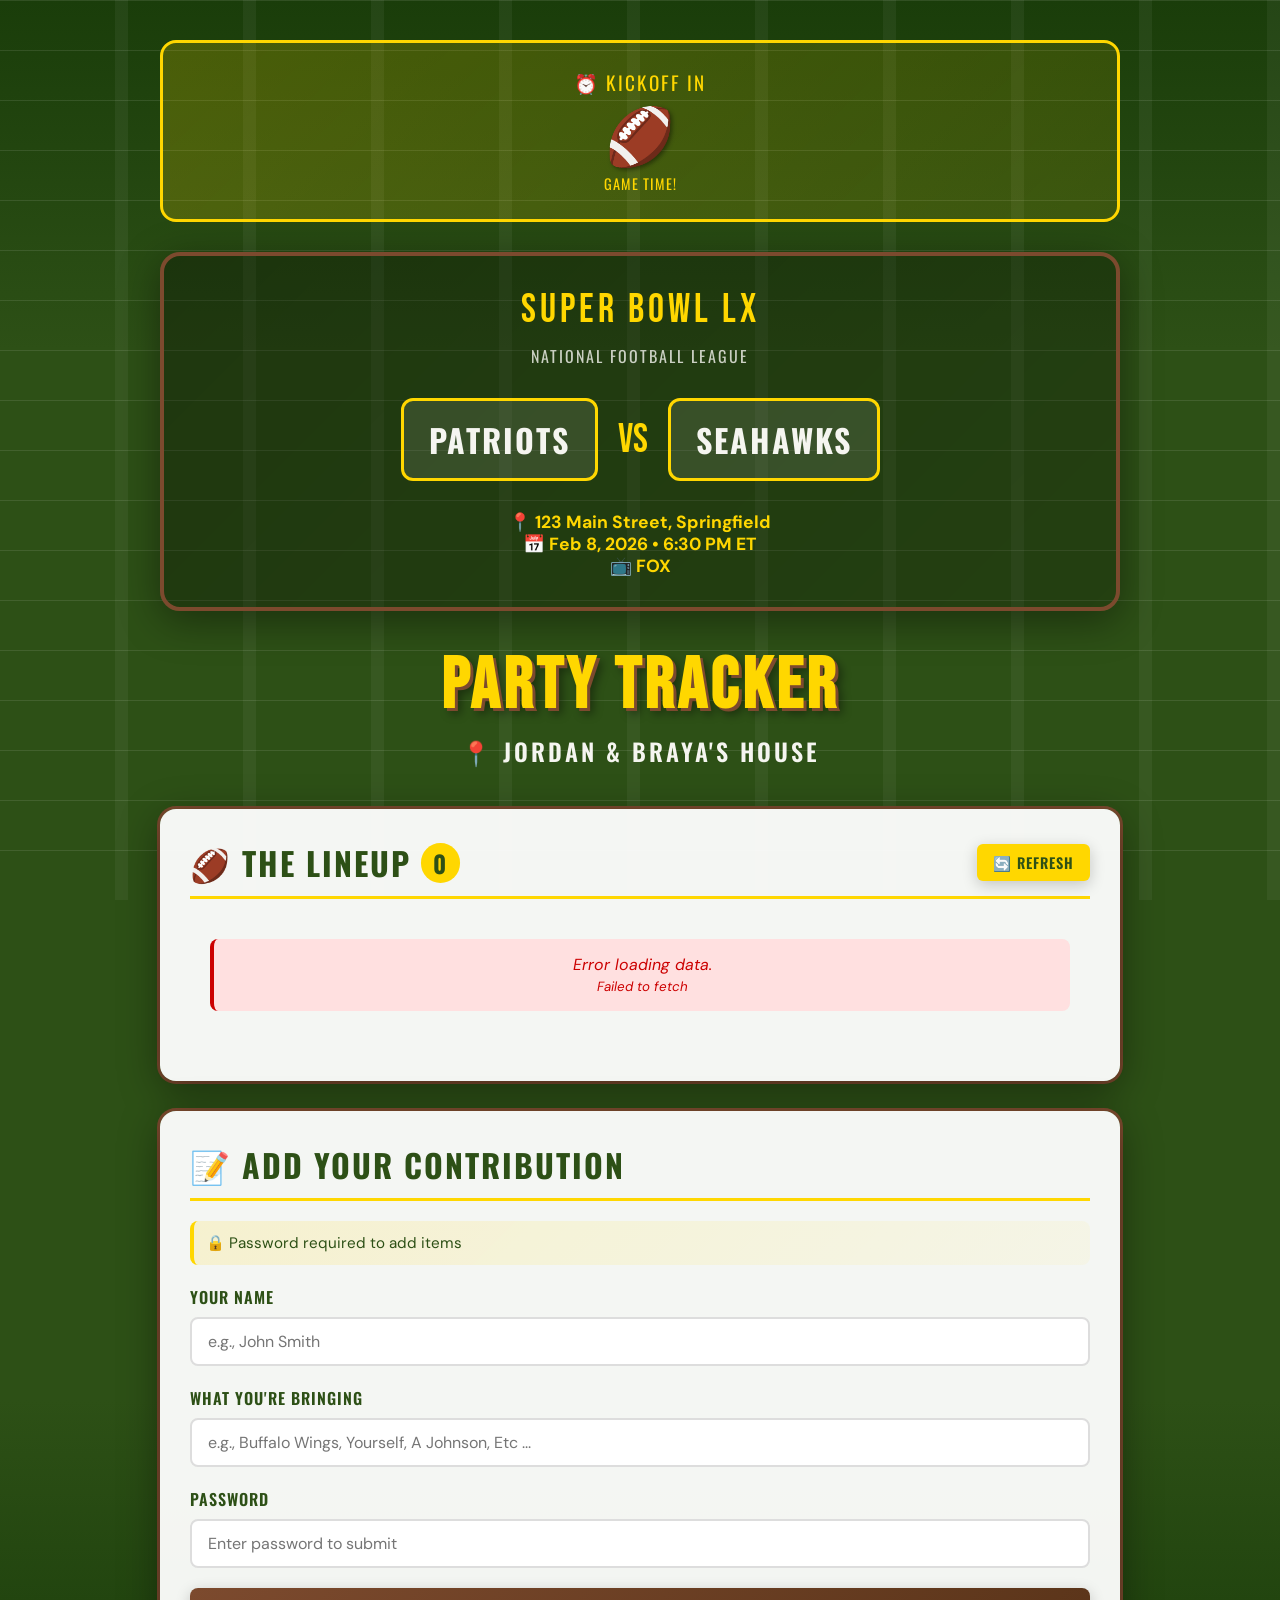
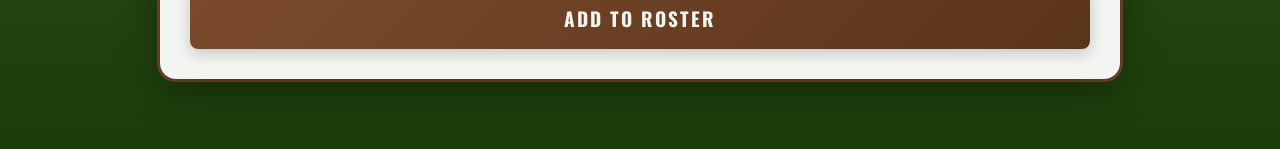
==== event-attendance/index.html @ 141fe23a "Add files via upload" ====
<!DOCTYPE html>
<html lang="en">
<head>
    <meta charset="UTF-8">
    <meta name="viewport" content="width=device-width, initial-scale=1.0">
    <meta http-equiv="Cache-Control" content="no-cache, no-store, must-revalidate">
    <meta http-equiv="Pragma" content="no-cache">
    <meta http-equiv="Expires" content="0">
    <title>Super Bowl Sunday Party Tracker!</title>
    <link href="https://fonts.googleapis.com/css2?family=Bebas+Neue&family=Oswald:wght@400;600;700&family=DM+Sans:wght@400;500;700&display=swap" rel="stylesheet">
    <style>
        :root {
            --field-green: #2d5016;
            --field-light: #3d6b1f;
            --endzone: #1a3d0a;
            --leather: #7c4a2e;
            --chalk: #f5f5f0;
            --gold: #ffd700;
            --shadow: rgba(0, 0, 0, 0.4);
            --team1: #c8102e;
            --team2: #0080c6;
        }

        * {
            margin: 0;
            padding: 0;
            box-sizing: border-box;
        }

        body {
            font-family: 'DM Sans', sans-serif;
            background: linear-gradient(180deg, var(--endzone) 0%, var(--field-green) 20%, var(--field-green) 80%, var(--endzone) 100%);
            min-height: 100vh;
            color: var(--chalk);
            position: relative;
            overflow-x: hidden;
        }

        body::before {
            content: '';
            position: fixed;
            top: 0;
            left: 0;
            right: 0;
            bottom: 0;
            background-image: 
                repeating-linear-gradient(90deg, transparent, transparent 9%, rgba(255, 255, 255, 0.05) 9%, rgba(255, 255, 255, 0.05) 10%),
                repeating-linear-gradient(0deg, transparent, transparent 49px, rgba(255, 255, 255, 0.1) 49px, rgba(255, 255, 255, 0.1) 50px);
            pointer-events: none;
            z-index: 0;
        }

        .container {
            max-width: 1000px;
            margin: 0 auto;
            padding: 40px 20px;
            position: relative;
            z-index: 1;
        }

        /* Countdown Timer */
        .countdown {
            text-align: center;
            margin-bottom: 30px;
            padding: 25px;
            background: linear-gradient(135deg, rgba(255, 215, 0, 0.2) 0%, rgba(255, 215, 0, 0.1) 100%);
            border-radius: 16px;
            border: 3px solid var(--gold);
            animation: fadeInUp 0.6s ease-out;
        }

        .countdown-label {
            font-family: 'Oswald', sans-serif;
            font-size: 1.2rem;
            color: var(--gold);
            text-transform: uppercase;
            letter-spacing: 2px;
            margin-bottom: 15px;
        }

        .countdown-timer {
            display: flex;
            justify-content: center;
            gap: 20px;
            flex-wrap: wrap;
        }

        .countdown-unit {
            display: flex;
            flex-direction: column;
            align-items: center;
        }

        .countdown-number {
            font-family: 'Bebas Neue', sans-serif;
            font-size: 3.5rem;
            line-height: 1;
            color: var(--chalk);
            text-shadow: 2px 2px 4px var(--shadow);
        }

        .countdown-text {
            font-family: 'Oswald', sans-serif;
            font-size: 0.9rem;
            color: var(--gold);
            text-transform: uppercase;
            letter-spacing: 1px;
            margin-top: 5px;
        }

        /* Game Info */
        .game-info {
            background: linear-gradient(135deg, rgba(0, 0, 0, 0.3) 0%, rgba(0, 0, 0, 0.2) 100%);
            border-radius: 20px;
            padding: 30px;
            margin-bottom: 40px;
            text-align: center;
            border: 4px solid var(--leather);
            box-shadow: 0 10px 40px var(--shadow);
            animation: fadeInUp 0.6s ease-out 0.1s backwards;
        }

        .game-title {
            font-family: 'Bebas Neue', sans-serif;
            font-size: 2.5rem;
            color: var(--gold);
            letter-spacing: 4px;
            margin-bottom: 10px;
        }

        .game-league {
            font-family: 'Oswald', sans-serif;
            font-size: 1rem;
            color: var(--chalk);
            opacity: 0.8;
            text-transform: uppercase;
            letter-spacing: 2px;
            margin-bottom: 20px;
        }

        .matchup {
            display: flex;
            align-items: center;
            justify-content: center;
            gap: 20px;
            margin: 30px 0;
            flex-wrap: wrap;
        }

        .team {
            font-family: 'Oswald', sans-serif;
            font-size: 2rem;
            font-weight: 700;
            color: var(--chalk);
            text-transform: uppercase;
            letter-spacing: 2px;
            padding: 15px 25px;
            background: rgba(255, 255, 255, 0.1);
            border-radius: 12px;
            border: 3px solid var(--gold);
        }

        .vs {
            font-family: 'Bebas Neue', sans-serif;
            font-size: 2.5rem;
            color: var(--gold);
        }

        .game-details {
            font-family: 'DM Sans', sans-serif;
            font-size: 1.1rem;
            color: var(--chalk);
            margin-top: 20px;
        }

        .game-details strong {
            color: var(--gold);
        }

        /* Banner */
        .banner {
            text-align: center;
            margin-bottom: 40px;
            animation: slideDown 0.8s cubic-bezier(0.34, 1.56, 0.64, 1);
        }

        @keyframes slideDown {
            from {
                opacity: 0;
                transform: translateY(-50px);
            }
            to {
                opacity: 1;
                transform: translateY(0);
            }
        }

        .banner h1 {
            font-family: 'Bebas Neue', sans-serif;
            font-size: clamp(2.5rem, 8vw, 4.5rem);
            letter-spacing: 4px;
            color: var(--gold);
            text-shadow: 
                3px 3px 0 var(--leather),
                6px 6px 10px var(--shadow);
            margin-bottom: 10px;
            line-height: 1;
        }

        .banner .subtitle {
            font-family: 'Oswald', sans-serif;
            font-size: clamp(1rem, 2.5vw, 1.5rem);
            color: var(--chalk);
            text-transform: uppercase;
            letter-spacing: 3px;
            font-weight: 600;
        }

        /* Cards */
        .card {
            background: rgba(255, 255, 255, 0.95);
            border-radius: 16px;
            padding: 30px;
            margin-bottom: 30px;
            box-shadow: 
                0 10px 40px var(--shadow),
                0 0 0 3px var(--leather);
            animation: fadeInUp 0.6s ease-out backwards;
        }

        .card:nth-child(4) { animation-delay: 0.2s; }
        .card:nth-child(5) { animation-delay: 0.3s; }

        @keyframes fadeInUp {
            from {
                opacity: 0;
                transform: translateY(30px);
            }
            to {
                opacity: 1;
                transform: translateY(0);
            }
        }

        .card h2 {
            font-family: 'Oswald', sans-serif;
            font-size: 2rem;
            color: var(--field-green);
            margin-bottom: 20px;
            text-transform: uppercase;
            letter-spacing: 2px;
            border-bottom: 3px solid var(--gold);
            padding-bottom: 10px;
            display: flex;
            align-items: center;
            gap: 10px;
            justify-content: space-between;
            flex-wrap: wrap;
        }

        .card h2 .left-section {
            display: flex;
            align-items: center;
            gap: 10px;
        }

        .refresh-btn {
            padding: 8px 16px;
            font-family: 'Oswald', sans-serif;
            font-size: 0.9rem;
            font-weight: 600;
            text-transform: uppercase;
            letter-spacing: 1px;
            background: var(--gold);
            color: var(--field-green);
            border: none;
            border-radius: 6px;
            cursor: pointer;
            transition: all 0.2s ease;
            width: auto;
        }

        .refresh-btn:hover {
            transform: scale(1.05);
            box-shadow: 0 4px 12px rgba(255, 215, 0, 0.4);
        }

        .refresh-btn:disabled {
            opacity: 0.5;
            cursor: not-allowed;
            transform: none;
        }

        .item-count {
            font-size: 1.5rem;
            background: var(--gold);
            color: var(--field-green);
            padding: 2px 12px;
            border-radius: 20px;
            font-weight: 700;
        }

        /* Food List - Grid Display */
        .food-list {
            list-style: none;
            display: grid;
            grid-template-columns: repeat(auto-fill, minmax(280px, 1fr));
            gap: 15px;
        }

        .food-item {
            padding: 20px;
            background: linear-gradient(135deg, #fff 0%, #f8f8f8 100%);
            border-left: 5px solid var(--leather);
            border-radius: 12px;
            transition: all 0.3s ease;
            animation: slideInRight 0.4s ease-out backwards;
            position: relative;
            overflow: hidden;
        }

        .food-item::before {
            content: '🏈';
            position: absolute;
            right: 10px;
            top: 10px;
            font-size: 2rem;
            opacity: 0.1;
        }

        .food-item:hover {
            transform: translateY(-5px);
            box-shadow: 0 8px 20px rgba(0, 0, 0, 0.15);
            border-left-color: var(--gold);
        }

        .food-item .name {
            font-family: 'Oswald', sans-serif;
            font-size: 1.4rem;
            color: var(--field-green);
            font-weight: 700;
            margin-bottom: 8px;
            display: block;
        }

        .food-item .item {
            color: var(--leather);
            font-weight: 500;
            font-size: 1rem;
            display: block;
        }

        .food-item-actions {
            display: flex;
            gap: 6px;
            margin-top: 10px;
            justify-content: flex-end;
        }

        .btn-small {
            padding: 4px 8px;
            font-size: 1rem;
            border: none;
            border-radius: 4px;
            cursor: pointer;
            transition: all 0.2s ease;
            background: transparent;
            opacity: 0.5;
        }

        .btn-small:hover {
            opacity: 1;
            transform: scale(1.1);
        }

        .btn-edit {
            color: #0080c6;
        }

        .btn-delete {
            color: #c8102e;
        }

        @keyframes slideInRight {
            from {
                opacity: 0;
                transform: translateX(-20px);
            }
            to {
                opacity: 1;
                transform: translateX(0);
            }
        }

        /* Form */
        .form-group {
            margin-bottom: 20px;
        }

        label {
            display: block;
            font-family: 'Oswald', sans-serif;
            font-size: 1rem;
            color: var(--field-green);
            margin-bottom: 8px;
            text-transform: uppercase;
            letter-spacing: 1px;
            font-weight: 600;
        }

        input {
            width: 100%;
            padding: 12px 16px;
            font-size: 1rem;
            border: 2px solid #ddd;
            border-radius: 8px;
            font-family: 'DM Sans', sans-serif;
            transition: all 0.3s ease;
        }

        input:focus {
            outline: none;
            border-color: var(--gold);
            box-shadow: 0 0 0 3px rgba(255, 215, 0, 0.2);
        }

        button {
            width: 100%;
            padding: 16px;
            font-family: 'Oswald', sans-serif;
            font-size: 1.2rem;
            font-weight: 700;
            text-transform: uppercase;
            letter-spacing: 2px;
            background: linear-gradient(135deg, var(--leather) 0%, #5a3419 100%);
            color: var(--chalk);
            border: none;
            border-radius: 8px;
            cursor: pointer;
            transition: all 0.3s ease;
            box-shadow: 0 4px 15px rgba(0, 0, 0, 0.2);
        }

        button:hover:not(:disabled) {
            transform: translateY(-2px);
            box-shadow: 0 6px 20px rgba(0, 0, 0, 0.3);
            background: linear-gradient(135deg, #8b5a3c 0%, var(--leather) 100%);
        }

        button:active:not(:disabled) {
            transform: translateY(0);
        }

        button:disabled {
            opacity: 0.6;
            cursor: not-allowed;
        }

        .loading {
            text-align: center;
            color: var(--field-green);
            font-style: italic;
            padding: 20px;
        }

        .error {
            background: #ffe0e0;
            color: #c00;
            padding: 15px;
            border-radius: 8px;
            border-left: 4px solid #c00;
            margin-bottom: 20px;
        }

        .success {
            background: #e0ffe0;
            color: #060;
            padding: 15px;
            border-radius: 8px;
            border-left: 4px solid #060;
            margin-bottom: 20px;
            animation: fadeIn 0.5s ease;
        }

        @keyframes fadeIn {
            from { opacity: 0; }
            to { opacity: 1; }
        }

        .password-hint {
            background: linear-gradient(135deg, rgba(255, 215, 0, 0.15) 0%, rgba(255, 215, 0, 0.05) 100%);
            padding: 12px;
            border-radius: 8px;
            border-left: 4px solid var(--gold);
            margin-bottom: 20px;
            font-size: 0.95rem;
            color: var(--field-green);
        }

        /* Password Modal */
        .modal {
            display: none;
            position: fixed;
            top: 0;
            left: 0;
            right: 0;
            bottom: 0;
            background: rgba(0, 0, 0, 0.7);
            z-index: 2000;
            align-items: center;
            justify-content: center;
        }

        .modal.show {
            display: flex;
        }

        .modal-content {
            background: white;
            padding: 30px;
            border-radius: 16px;
            max-width: 400px;
            width: 90%;
            box-shadow: 0 20px 60px rgba(0, 0, 0, 0.5);
        }

        .modal h3 {
            font-family: 'Oswald', sans-serif;
            font-size: 1.5rem;
            color: var(--field-green);
            margin-bottom: 15px;
            text-transform: uppercase;
        }

        .modal-buttons {
            display: flex;
            gap: 10px;
            margin-top: 20px;
        }

        .modal-buttons button {
            flex: 1;
            padding: 12px;
            font-size: 1rem;
        }

        .form-editing {
            background: linear-gradient(135deg, rgba(0, 128, 198, 0.15) 0%, rgba(0, 128, 198, 0.05) 100%);
            border-left: 4px solid #0080c6;
            padding: 15px;
            border-radius: 8px;
            margin-bottom: 20px;
        }

        .form-editing strong {
            color: #0080c6;
            font-family: 'Oswald', sans-serif;
            text-transform: uppercase;
            letter-spacing: 1px;
        }

        .cancel-edit-btn {
            background: #999 !important;
            margin-bottom: 20px;
        }

        @media (max-width: 768px) {
            .food-list {
                grid-template-columns: 1fr;
            }
            
            .matchup {
                flex-direction: column;
                gap: 10px;
            }
            
            .team {
                font-size: 1.5rem;
            }
            
            .countdown-number {
                font-size: 2.5rem;
            }
        }

        /* ========== FLOATING ELEMENTS ========== */
        .floating-element {
            position: fixed;
            font-size: 2rem;
            pointer-events: none;
            z-index: 100;
            opacity: 0;
            animation: floatUp 8s ease-in-out forwards;
        }

        @keyframes floatUp {
            0% {
                opacity: 0;
                transform: translateY(0) rotate(0deg);
            }
            10% {
                opacity: 1;
            }
            90% {
                opacity: 1;
            }
            100% {
                opacity: 0;
                transform: translateY(-100vh) rotate(360deg);
            }
        }

        .bouncing-element {
            position: fixed;
            font-size: 3rem;
            pointer-events: none;
            z-index: 100;
            animation: bounce 2s ease-in-out;
        }

        @keyframes bounce {
            0%, 100% {
                transform: translateY(0) scale(1);
                opacity: 0;
            }
            10% {
                opacity: 1;
            }
            50% {
                transform: translateY(-30px) scale(1.2);
            }
            90% {
                opacity: 1;
            }
        }

        .confetti {
            position: fixed;
            width: 10px;
            height: 10px;
            pointer-events: none;
            z-index: 100;
            animation: confettiFall 3s ease-in-out forwards;
        }

        @keyframes confettiFall {
            0% {
                opacity: 1;
                transform: translateY(0) rotate(0deg);
            }
            100% {
                opacity: 0;
                transform: translateY(100vh) rotate(720deg);
            }
        }

        .side-peek {
            position: fixed;
            font-size: 4rem;
            pointer-events: none;
            z-index: 100;
            animation: peekIn 3s ease-in-out;
        }

        @keyframes peekIn {
            0%, 100% {
                transform: translateX(-100px);
                opacity: 0;
            }
            20%, 80% {
                transform: translateX(0);
                opacity: 1;
            }
        }
    </style>
</head>
<body>
    <div class="container">
        <!-- Countdown Timer -->
        <div class="countdown">
            <div class="countdown-label">⏰ Kickoff In</div>
            <div class="countdown-timer" id="mainCountdown"></div>
        </div>

        <!-- Game Info -->
        <div class="game-info">
            <div class="game-title">SUPER BOWL LX</div>
            <div class="game-league">National Football League</div>
            <div class="matchup">
                <div class="team">PATRIOTS</div>
                <div class="vs">VS</div>
                <div class="team">SEAHAWKS</div>
            </div>
            <div class="game-details">
                <strong>📍 123 Main Street, Springfield</strong><br>
                <strong>📅 Feb 8, 2026 • 6:30 PM ET</strong><br>
                <strong>📺 FOX</strong>
            </div>
        </div>

        <!-- Party Location -->
        <div class="banner">
            <h1>PARTY TRACKER</h1>
            <div class="subtitle">📍 Jordan & Braya's House</div>
        </div>

        <!-- Food List -->
        <div class="card">
            <h2>
                <div class="left-section">
                    🏈 The Lineup
                    <span class="item-count" id="itemCount">0</span>
                </div>
                <button class="refresh-btn" id="refreshBtn" onclick="forceRefresh()">🔄 Refresh</button>
            </h2>
            <div id="loadingMessage" class="loading">Loading the roster...</div>
            <ul class="food-list" id="foodList"></ul>
        </div>

        <!-- Add Item Form -->
        <div class="card" id="addItemCard">
            <h2 id="formTitle">📝 Add Your Contribution</h2>
            <div id="editingNotice"></div>
            <div class="password-hint">
                🔒 Password required to add items
            </div>
            <div id="messageArea"></div>
            <div class="form-group">
                <label for="nameInput">Your Name</label>
                <input type="text" id="nameInput" placeholder="e.g., John Smith" required>
            </div>
            <div class="form-group">
                <label for="foodInput">What You're Bringing</label>
                <input type="text" id="foodInput" placeholder="e.g., Buffalo Wings, Yourself, A Johnson, Etc ..." required>
            </div>
            <div class="form-group">
                <label for="passwordInput">Password</label>
                <input type="password" id="passwordInput" placeholder="Enter password to submit" required>
            </div>
            <button id="submitButton" onclick="submitForm()">Add to Roster</button>
        </div>
    </div>

    <!-- Password Modal for Delete -->
    <div class="modal" id="passwordModal">
        <div class="modal-content">
            <h3 id="modalTitle">Enter Password</h3>
            <p id="modalMessage" style="color: #666; margin-bottom: 20px;">Enter password to continue</p>
            <input type="password" id="modalPasswordInput" placeholder="Enter password">
            <div class="modal-buttons">
                <button onclick="cancelModal()" style="background: #999;">Cancel</button>
                <button onclick="confirmModal()" id="modalConfirmBtn">Confirm</button>
            </div>
        </div>
    </div>

    <script>
        // ================= CONFIG =================
        const CSV_URL = 'https://docs.google.com/spreadsheets/d/e/2PACX-1vSGdwDpzWkYzlwzPxUlz1OpzzK22pQbFNNPr1xv0U0M5rxbZNyTLqyJzPp_MeXJnW0dpn6qnrFb8Wab/pub?gid=0&single=true&output=csv';
        const SCRIPT_URL = 'https://script.google.com/macros/s/AKfycbwwipxR_QszEA2MaYRfIODS-tP8l6UJ0Z1RwzIN0m4MtDz-DKdOT6Ox3Fh_9b2pCcfg6w/exec';
        const SUPERBOWL_DATE = new Date('2026-02-09T18:30:00-05:00');

        // Modal and edit state
        let modalCallback = null;
        let editingRow = null;

        // ================ COUNTDOWN =================
        function updateCountdown(elementId) {
            const now = new Date();
            const diff = SUPERBOWL_DATE - now;

            if (diff <= 0) {
                document.getElementById(elementId).innerHTML =
                    '<div class="countdown-unit"><div class="countdown-number">🏈</div><div class="countdown-text">GAME TIME!</div></div>';
                return;
            }

            const days = Math.floor(diff / (1000 * 60 * 60 * 24));
            const hours = Math.floor((diff % (1000 * 60 * 60 * 24)) / (1000 * 60 * 60));
            const minutes = Math.floor((diff % (1000 * 60 * 60)) / (1000 * 60));
            const seconds = Math.floor((diff % (1000 * 60)) / 1000);

            document.getElementById(elementId).innerHTML = `
                <div class="countdown-unit"><div class="countdown-number">${days}</div><div class="countdown-text">Days</div></div>
                <div class="countdown-unit"><div class="countdown-number">${hours}</div><div class="countdown-text">Hours</div></div>
                <div class="countdown-unit"><div class="countdown-number">${minutes}</div><div class="countdown-text">Minutes</div></div>
                <div class="countdown-unit"><div class="countdown-number">${seconds}</div><div class="countdown-text">Seconds</div></div>
            `;
        }

        // ================ CSV LOADER =================
        function parseCSV(text) {
            return text.split('\n')
                .filter(l => l.trim())
                .map(line => line.split(',').map(v => v.trim().replace(/^"|"$/g, '')));
        }

        async function loadData() {
            try {
                // Simple but effective cache busting
                const cacheBuster = `v${refreshVersion}-${Date.now()}-${Math.random().toString(36).substring(2, 9)}`;
                const url = `${CSV_URL}&cb=${cacheBuster}`;
                
                const response = await fetch(url, {
                    cache: 'no-store'
                });
                
                if (!response.ok) throw new Error('Failed to load data');

                const csvText = await response.text();
                const rows = parseCSV(csvText);

                const foodList = document.getElementById('foodList');
                const loadingMessage = document.getElementById('loadingMessage');
                const itemCount = document.getElementById('itemCount');

                loadingMessage.style.display = 'none';
                foodList.innerHTML = '';

                if (rows.length > 1) {
                    const dataRows = rows.slice(1).filter(row => row[0] && row[1]);
                    itemCount.textContent = dataRows.length;

                    dataRows.forEach((row, index) => {
                        const rowNumber = index + 2; // +2 because row 1 is headers
                        const li = document.createElement('li');
                        li.className = 'food-item';
                        li.style.animationDelay = `${index * 0.05}s`;
                        li.innerHTML = `
                            <span class="name">${escapeHtml(row[0])}</span>
                            <span class="item">${escapeHtml(row[1])}</span>
                            <div class="food-item-actions">
                                <button class="btn-small btn-edit" onclick="editItem(${rowNumber}, '${escapeHtml(row[0])}', '${escapeHtml(row[1])}')" title="Edit">
                                    ✏️
                                </button>
                                <button class="btn-small btn-delete" onclick="deleteItem(${rowNumber}, '${escapeHtml(row[0])}')" title="Delete">
                                    🗑️
                                </button>
                            </div>
                        `;
                        foodList.appendChild(li);
                    });
                } else {
                    itemCount.textContent = '0';
                    foodList.innerHTML =
                        '<li class="food-item"><span class="name">No items yet</span><span class="item">Be the first to add!</span></li>';
                }
            } catch (error) {
                document.getElementById('loadingMessage').innerHTML =
                    `<div class="error">Error loading data.<br><small>${error.message}</small></div>`;
            }
        }

        // ================ EDIT ITEM =================
        function editItem(rowNumber, name, item) {
            editingRow = rowNumber;
            document.getElementById('nameInput').value = name;
            document.getElementById('foodInput').value = item;
            document.getElementById('formTitle').textContent = '✏️ Edit Item';
            document.getElementById('submitButton').textContent = 'Update Item';
            document.getElementById('editingNotice').innerHTML = `
                <div class="form-editing">
                    <strong>Editing:</strong> ${name} - ${item}
                    <button class="cancel-edit-btn" onclick="cancelEdit()" style="width: 100%; margin-top: 10px; padding: 8px;">Cancel Edit</button>
                </div>
            `;
            
            // Scroll to form
            document.getElementById('addItemCard').scrollIntoView({ behavior: 'smooth' });
        }

        function cancelEdit() {
            editingRow = null;
            document.getElementById('nameInput').value = '';
            document.getElementById('foodInput').value = '';
            document.getElementById('passwordInput').value = '';
            document.getElementById('formTitle').textContent = '📝 Add Your Contribution';
            document.getElementById('submitButton').textContent = 'Add to Roster';
            document.getElementById('editingNotice').innerHTML = '';
        }

        // ================ DELETE ITEM =================
        function deleteItem(rowNumber, name) {
            document.getElementById('modalTitle').textContent = 'Delete Item?';
            document.getElementById('modalMessage').textContent = `Are you sure you want to delete "${name}"? Enter password to confirm.`;
            document.getElementById('modalPasswordInput').value = '';
            modalCallback = async (password) => {
                await performDelete(rowNumber, password);
            };
            document.getElementById('passwordModal').classList.add('show');
        }

        async function performDelete(rowNumber, password) {
            try {
                const params = new URLSearchParams();
                params.append("action", "delete");
                params.append("rowNumber", rowNumber);
                params.append("password", password);

                const response = await fetch(SCRIPT_URL, {
                    method: "POST",
                    headers: { "Content-Type": "application/x-www-form-urlencoded;charset=UTF-8" },
                    body: params.toString()
                });

                const result = await response.json();

                if (!result.success) {
                    throw new Error(result.error || 'Failed to delete');
                }

                showMessage('✅ Item deleted! Refreshing...', 'success');
                // Immediately trigger force refresh (it has built-in delay)
                forceRefresh();

            } catch (error) {
                showMessage('❌ ' + error.message, 'error');
            }
        }

        // ================ ADD/EDIT ITEM =================
        async function submitForm() {
            const name = document.getElementById('nameInput').value.trim();
            const food = document.getElementById('foodInput').value.trim();
            const password = document.getElementById('passwordInput').value.trim();
            const button = document.getElementById('submitButton');

            if (!name || !food || !password) {
                showMessage('⚠️ Please fill in all fields!', 'error');
                return;
            }

            button.disabled = true;
            button.textContent = editingRow ? 'Updating...' : 'Adding...';

            try {
                const params = new URLSearchParams();
                params.append("action", editingRow ? "edit" : "add");
                params.append("name", name);
                params.append("food", food);
                params.append("password", password);
                if (editingRow) {
                    params.append("rowNumber", editingRow);
                }

                const response = await fetch(SCRIPT_URL, {
                    method: "POST",
                    headers: { "Content-Type": "application/x-www-form-urlencoded;charset=UTF-8" },
                    body: params.toString()
                });

                const result = await response.json();

                if (!result.success) {
                    throw new Error(result.error || 'Server rejected request');
                }

                showMessage(`✅ ${editingRow ? 'Updated' : 'Added'} ${name} - ${food}! Refreshing...`, 'success');

                document.getElementById('nameInput').value = '';
                document.getElementById('foodInput').value = '';
                document.getElementById('passwordInput').value = '';
                
                if (editingRow) {
                    cancelEdit();
                }

                // Immediately trigger force refresh (it has built-in delay)
                forceRefresh();

            } catch (error) {
                showMessage('❌ ' + error.message, 'error');
            } finally {
                button.disabled = false;
                button.textContent = editingRow ? 'Update Item' : 'Add to Roster';
            }
        }

        // ================ MODAL HANDLERS =================
        function confirmModal() {
            const password = document.getElementById('modalPasswordInput').value.trim();
            if (!password) {
                alert('Please enter password');
                return;
            }
            document.getElementById('passwordModal').classList.remove('show');
            if (modalCallback) {
                modalCallback(password);
                modalCallback = null;
            }
        }

        function cancelModal() {
            document.getElementById('passwordModal').classList.remove('show');
            modalCallback = null;
        }

        // ================ FORCE REFRESH =================
        let refreshVersion = 0;
        
        async function forceRefresh() {
            const btn = document.getElementById('refreshBtn');
            if (btn) {
                btn.disabled = true;
                btn.textContent = '🔄 Refreshing...';
            }
            
            // Increment version to bust cache harder
            refreshVersion++;
            
            // Wait for Google Sheets to propagate (they cache for ~2-3 seconds)
            await new Promise(resolve => setTimeout(resolve, 3000));
            
            await loadData();
            
            if (btn) {
                btn.disabled = false;
                btn.textContent = '🔄 Refresh';
            }
        }
        
        // Auto-refresh on page visibility change (tab switching back)
        document.addEventListener('visibilitychange', () => {
            if (!document.hidden) {
                loadData();
            }
        });

        // ================ HELPERS =================
        function showMessage(text, type) {
            const messageArea = document.getElementById('messageArea');
            messageArea.innerHTML = `<div class="${type}">${text}</div>`;
            setTimeout(() => messageArea.innerHTML = '', 4000);
            
            // Trigger confetti on success messages
            if (type === 'success' && typeof createConfettiBurst === 'function' && Math.random() < 0.6) {
                setTimeout(createConfettiBurst, 100);
            }
        }

        function escapeHtml(text) {
            const div = document.createElement('div');
            div.textContent = text;
            return div.innerHTML;
        }

        // ================ INIT =================
        updateCountdown('mainCountdown');
        setInterval(() => updateCountdown('mainCountdown'), 1000);

        loadData();
        setInterval(loadData, 30000);

        // ================ FUN FLOATING ELEMENTS =================
        const floatingEmojis = ['🏈', '🎉', '🍕', '🍺', '🌭', '🍗', '🥤', '🎊', '⭐', '💫'];
        const sideEmojis = ['👀', '😎', '🎯', '🔥', '💪', '🙌', '👏'];
        const confettiColors = ['#ffd700', '#c8102e', '#0080c6', '#2d5016', '#7c4a2e'];

        function createFloatingElement() {
            const element = document.createElement('div');
            element.className = 'floating-element';
            element.textContent = floatingEmojis[Math.floor(Math.random() * floatingEmojis.length)];
            element.style.left = Math.random() * window.innerWidth + 'px';
            element.style.bottom = '-50px';
            document.body.appendChild(element);

            setTimeout(() => element.remove(), 8000);
        }

        function createBouncingElement() {
            const element = document.createElement('div');
            element.className = 'bouncing-element';
            element.textContent = '🏈';
            element.style.left = Math.random() * (window.innerWidth - 100) + 'px';
            element.style.top = Math.random() * (window.innerHeight - 100) + 'px';
            document.body.appendChild(element);

            setTimeout(() => element.remove(), 2000);
        }

        function createConfettiBurst() {
            const centerX = window.innerWidth / 2;
            const centerY = window.innerHeight / 2;

            for (let i = 0; i < 30; i++) {
                setTimeout(() => {
                    const confetti = document.createElement('div');
                    confetti.className = 'confetti';
                    confetti.style.backgroundColor = confettiColors[Math.floor(Math.random() * confettiColors.length)];
                    confetti.style.left = centerX + (Math.random() - 0.5) * 200 + 'px';
                    confetti.style.top = centerY + (Math.random() - 0.5) * 200 + 'px';
                    document.body.appendChild(confetti);

                    setTimeout(() => confetti.remove(), 3000);
                }, i * 30);
            }
        }

        function createSidePeek() {
            const element = document.createElement('div');
            element.className = 'side-peek';
            element.textContent = sideEmojis[Math.floor(Math.random() * sideEmojis.length)];
            element.style.left = '-100px';
            element.style.top = Math.random() * (window.innerHeight - 100) + 'px';
            document.body.appendChild(element);

            setTimeout(() => element.remove(), 3000);
        }

        // Spawn floating elements periodically
        setInterval(() => {
            if (Math.random() < 0.3) createFloatingElement();
        }, 5000);

        // Bouncing football occasionally
        setInterval(() => {
            if (Math.random() < 0.2) createBouncingElement();
        }, 10000);

        // Side peek occasionally
        setInterval(() => {
            if (Math.random() < 0.15) createSidePeek();
        }, 15000);

        // Confetti burst on CRUD success is handled in showMessage function

        // Initial welcome burst after 2 seconds
        setTimeout(createConfettiBurst, 2000);
    </script>
</body>
</html>
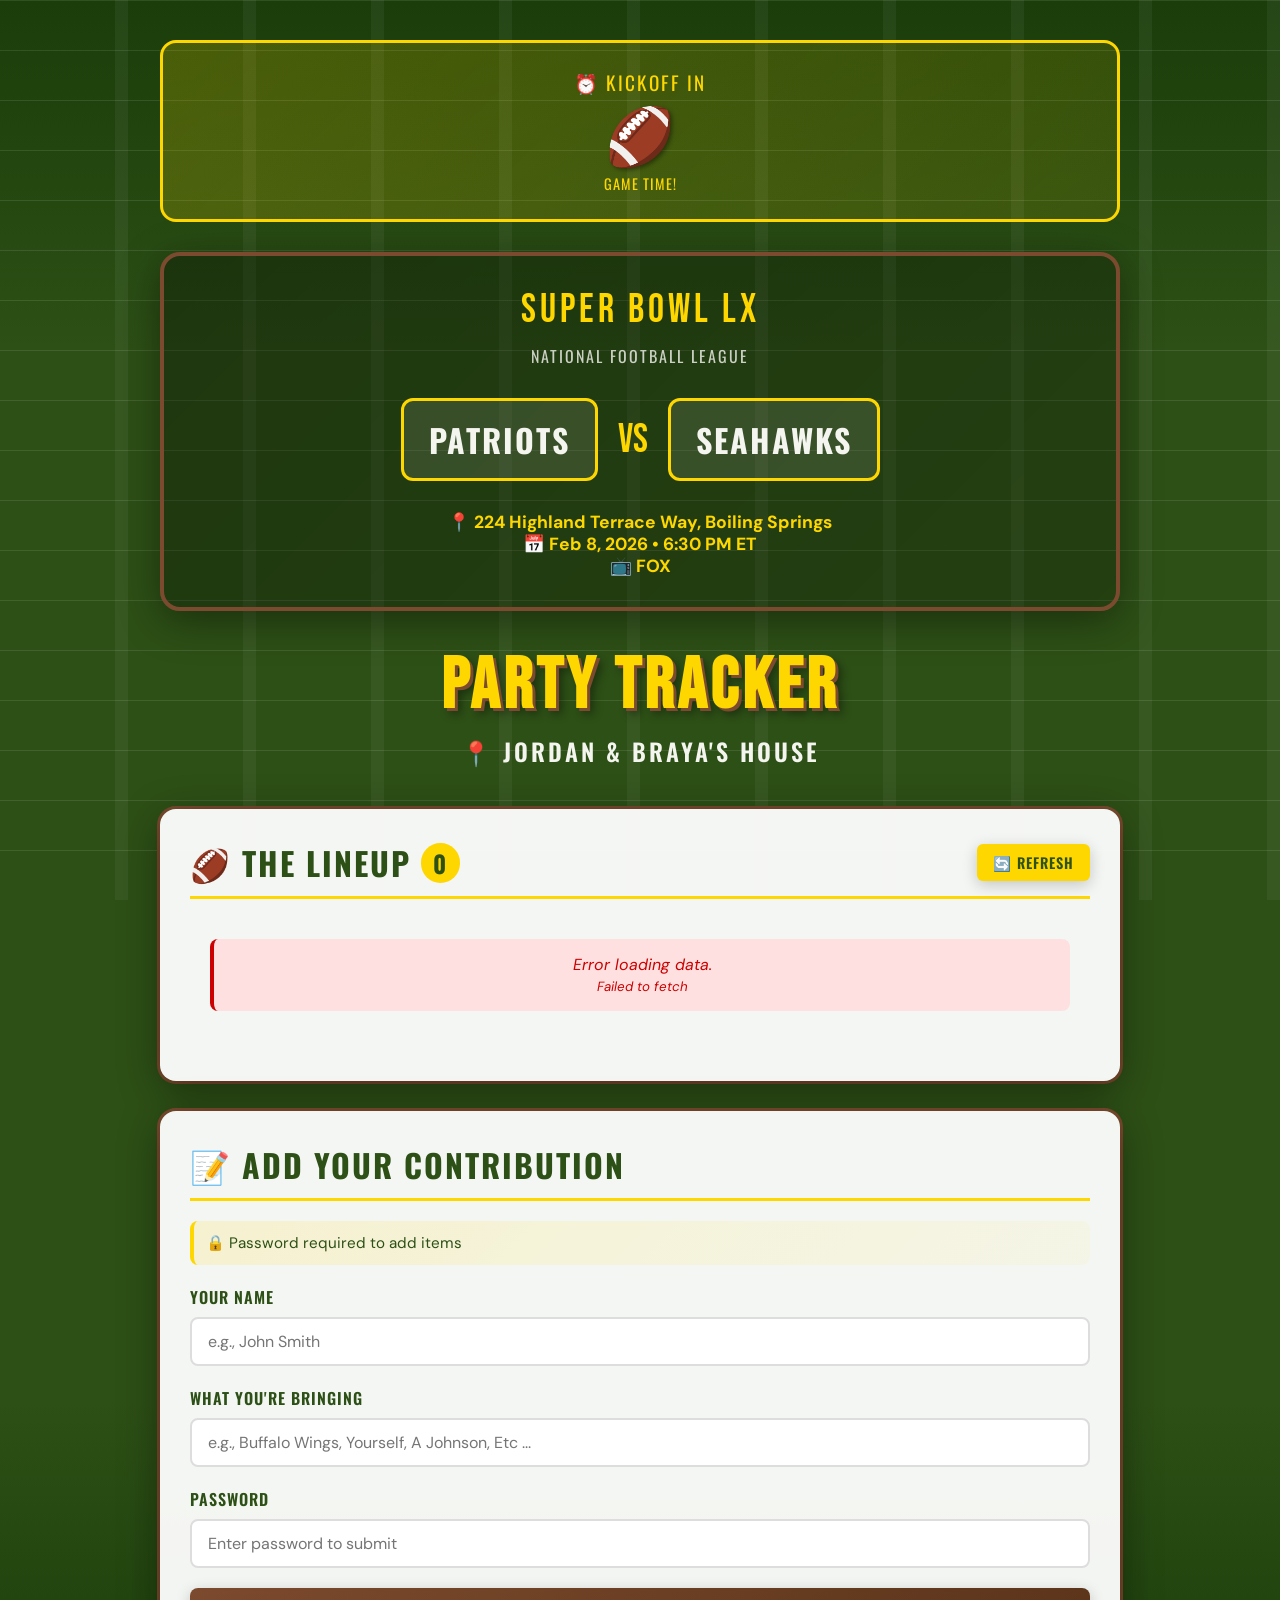
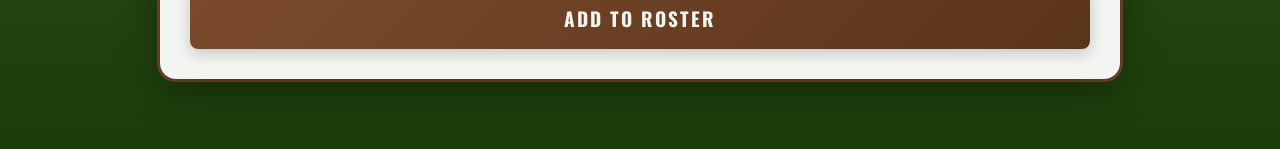
==== commit 7cc37781: "Add files via upload" ====
--- a/event-attendance/index.html
+++ b/event-attendance/index.html
@@ -692,7 +692,7 @@
                 <div class="team">SEAHAWKS</div>
             </div>
             <div class="game-details">
-                <strong>📍 123 Main Street, Springfield</strong><br>
+                <strong>📍 224 Highland Terrace Way, Boiling Springs</strong><br>
                 <strong>📅 Feb 8, 2026 • 6:30 PM ET</strong><br>
                 <strong>📺 FOX</strong>
             </div>
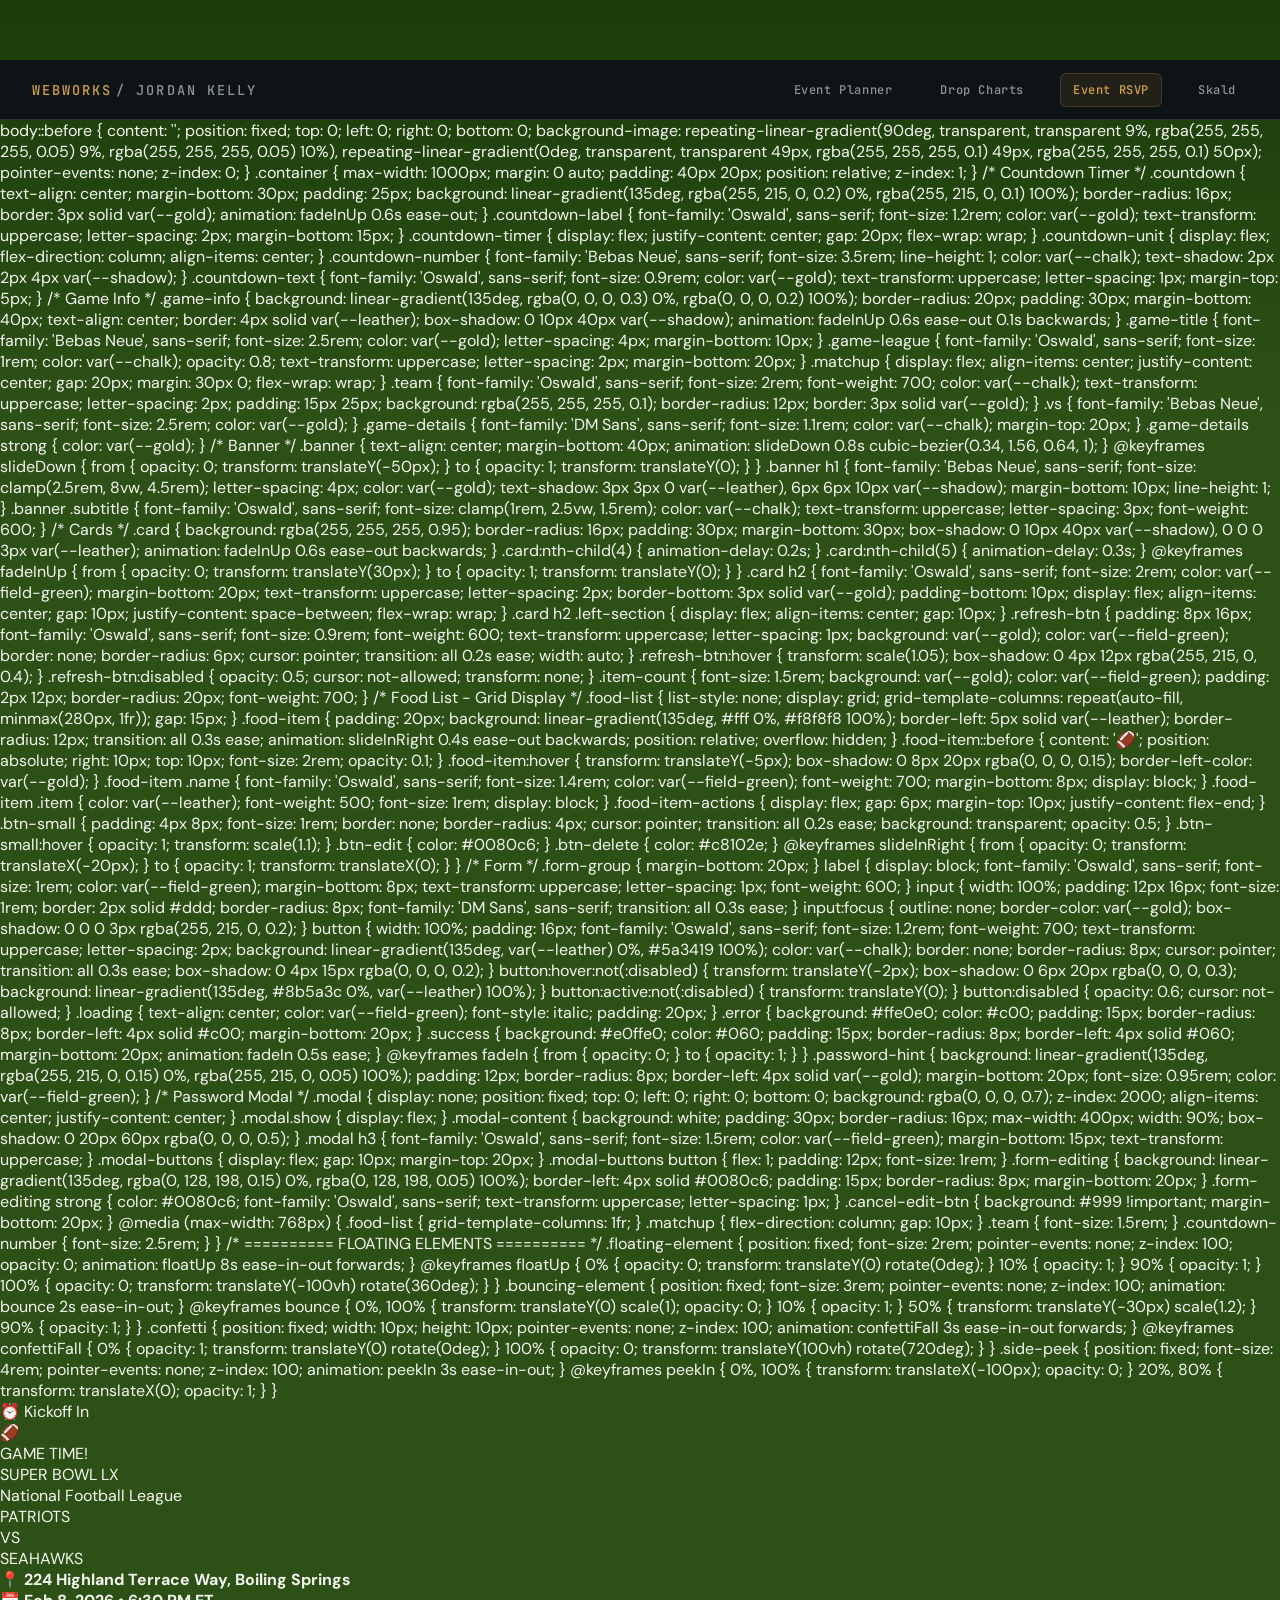
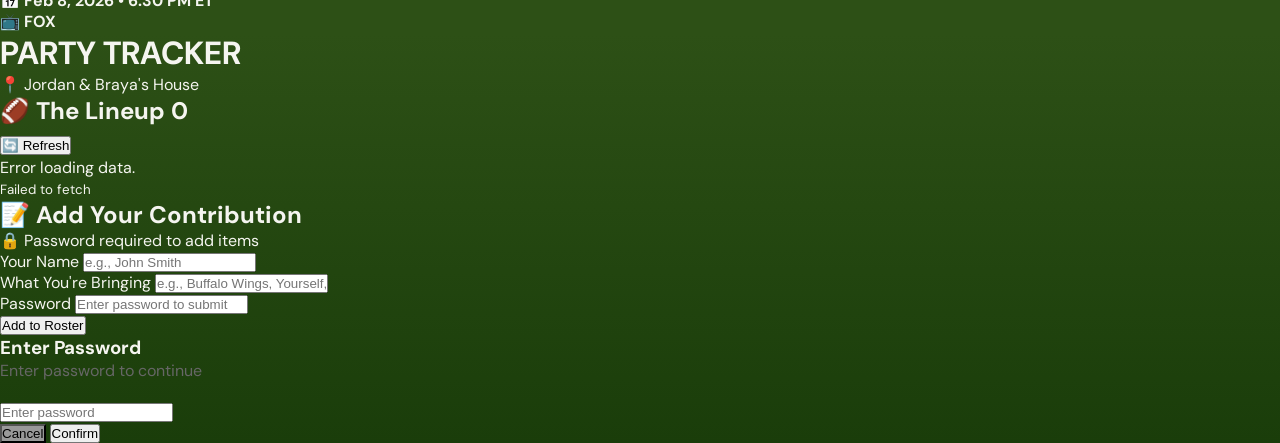
==== commit 97319459: "Add global navigation and Skald calculator" ====
--- a/event-attendance/index.html
+++ b/event-attendance/index.html
@@ -26,7 +26,9 @@
             padding: 0;
             box-sizing: border-box;
         }
-
+    </style>
+    <link rel="stylesheet" href="../global-nav.css">
+    <style>
         body {
             font-family: 'DM Sans', sans-serif;
             background: linear-gradient(180deg, var(--endzone) 0%, var(--field-green) 20%, var(--field-green) 80%, var(--endzone) 100%);
@@ -34,7 +36,12 @@
             color: var(--chalk);
             position: relative;
             overflow-x: hidden;
-        }
+            padding-top: 60px;
+        }
+        @media (max-width: 768px) {
+            body { padding-top: 100px; }
+        }
+    </style>
 
         body::before {
             content: '';
@@ -1127,5 +1134,6 @@
         // Initial welcome burst after 2 seconds
         setTimeout(createConfettiBurst, 2000);
     </script>
+    <script src="../global-nav.js" defer></script>
 </body>
 </html>
--- a/global-nav.css
+++ b/global-nav.css
@@ -0,0 +1,109 @@
+@import url('https://fonts.googleapis.com/css2?family=DM+Sans:wght@400;500;600;700&family=JetBrains+Mono:wght@400;500;700&display=swap');
+
+:root {
+  --nav-bg: rgba(14, 17, 23, 0.95);
+  --nav-border: #30363d;
+  --nav-text: #e6edf3;
+  --nav-text-muted: #8b949e;
+  --nav-accent: #d4a04a;
+  --nav-hover-bg: #1c2230;
+  --nav-font-mono: 'JetBrains Mono', monospace;
+  --nav-font-sans: 'DM Sans', system-ui, sans-serif;
+}
+
+/* Global Nav Container */
+.webworks-header {
+  position: sticky;
+  top: 0;
+  left: 0;
+  right: 0;
+  height: 60px;
+  background: var(--nav-bg);
+  backdrop-filter: blur(12px);
+  -webkit-backdrop-filter: blur(12px);
+  border-bottom: 1px solid var(--nav-border);
+  z-index: 9999;
+  font-family: var(--nav-font-sans);
+  display: flex;
+  justify-content: space-between;
+  align-items: center;
+  padding: 0 2rem;
+  box-sizing: border-box;
+}
+
+/* Logo/Wordmark */
+.webworks-brand {
+  font-family: var(--nav-font-mono);
+  font-size: 0.85rem;
+  font-weight: 500;
+  letter-spacing: 0.15em;
+  text-transform: uppercase;
+  text-decoration: none;
+  color: var(--nav-accent);
+  transition: opacity 0.2s;
+  display: flex;
+  align-items: center;
+  gap: 0.25rem;
+}
+
+.webworks-brand:hover {
+  opacity: 0.85;
+}
+
+.webworks-brand .muted {
+  color: var(--nav-text-muted);
+}
+
+/* Navigation Links */
+.webworks-nav {
+  display: flex;
+  gap: 1.5rem;
+  align-items: center;
+}
+
+.webworks-nav-link {
+  text-decoration: none;
+  font-family: var(--nav-font-mono);
+  font-size: 0.75rem;
+  font-weight: 500;
+  color: var(--nav-text-muted);
+  letter-spacing: 0.05em;
+  padding: 0.5rem 0.75rem;
+  border-radius: 6px;
+  transition: color 0.2s, background-color 0.2s;
+}
+
+.webworks-nav-link:hover {
+  color: var(--nav-text);
+  background-color: var(--nav-hover-bg);
+}
+
+.webworks-nav-link.active {
+  color: var(--nav-accent);
+  background-color: rgba(212, 160, 74, 0.1);
+  border: 1px solid rgba(212, 160, 74, 0.2);
+}
+
+/* Responsive adjustments */
+@media (max-width: 768px) {
+  .webworks-header {
+    padding: 0 1rem;
+    height: auto;
+    flex-direction: column;
+    gap: 0.75rem;
+    padding-top: 0.75rem;
+    padding-bottom: 0.75rem;
+  }
+  
+  .webworks-nav {
+    width: 100%;
+    justify-content: center;
+    gap: 0.5rem;
+    flex-wrap: wrap;
+  }
+
+  .webworks-nav-link {
+    font-size: 0.7rem;
+    padding: 0.4rem 0.6rem;
+  }
+}
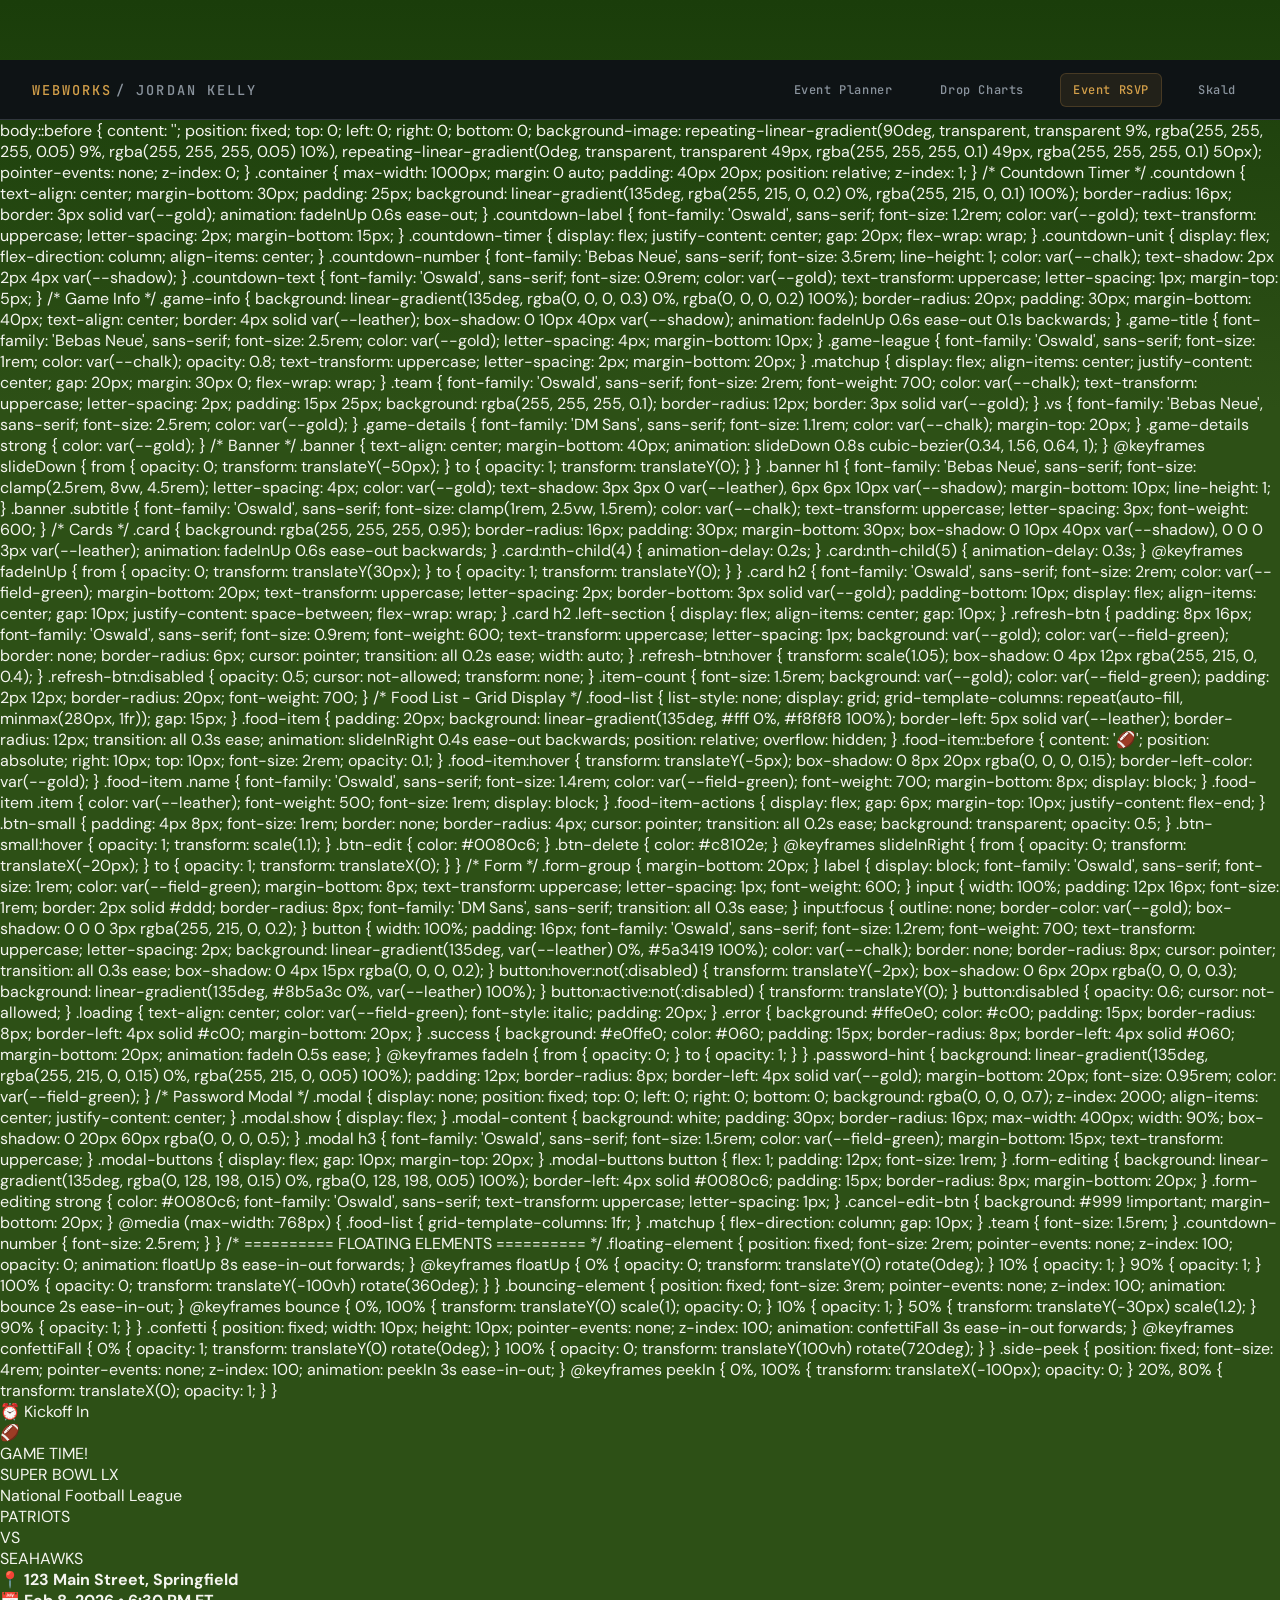
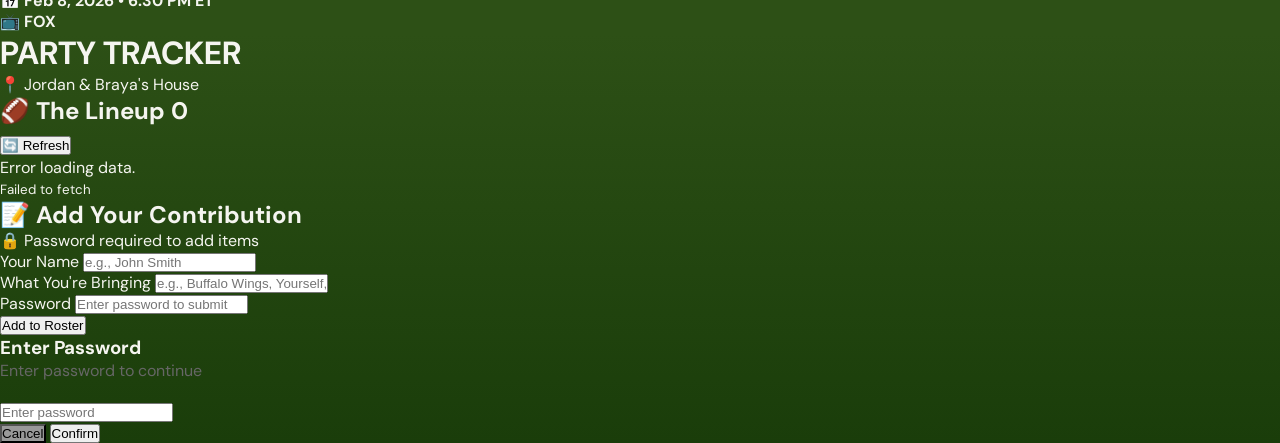
==== commit a03776ae: "Add global navigation and Skald calculator" ====
--- a/event-attendance/index.html
+++ b/event-attendance/index.html
@@ -699,7 +699,7 @@
                 <div class="team">SEAHAWKS</div>
             </div>
             <div class="game-details">
-                <strong>📍 224 Highland Terrace Way, Boiling Springs</strong><br>
+                <strong>📍 123 Main Street, Springfield</strong><br>
                 <strong>📅 Feb 8, 2026 • 6:30 PM ET</strong><br>
                 <strong>📺 FOX</strong>
             </div>
